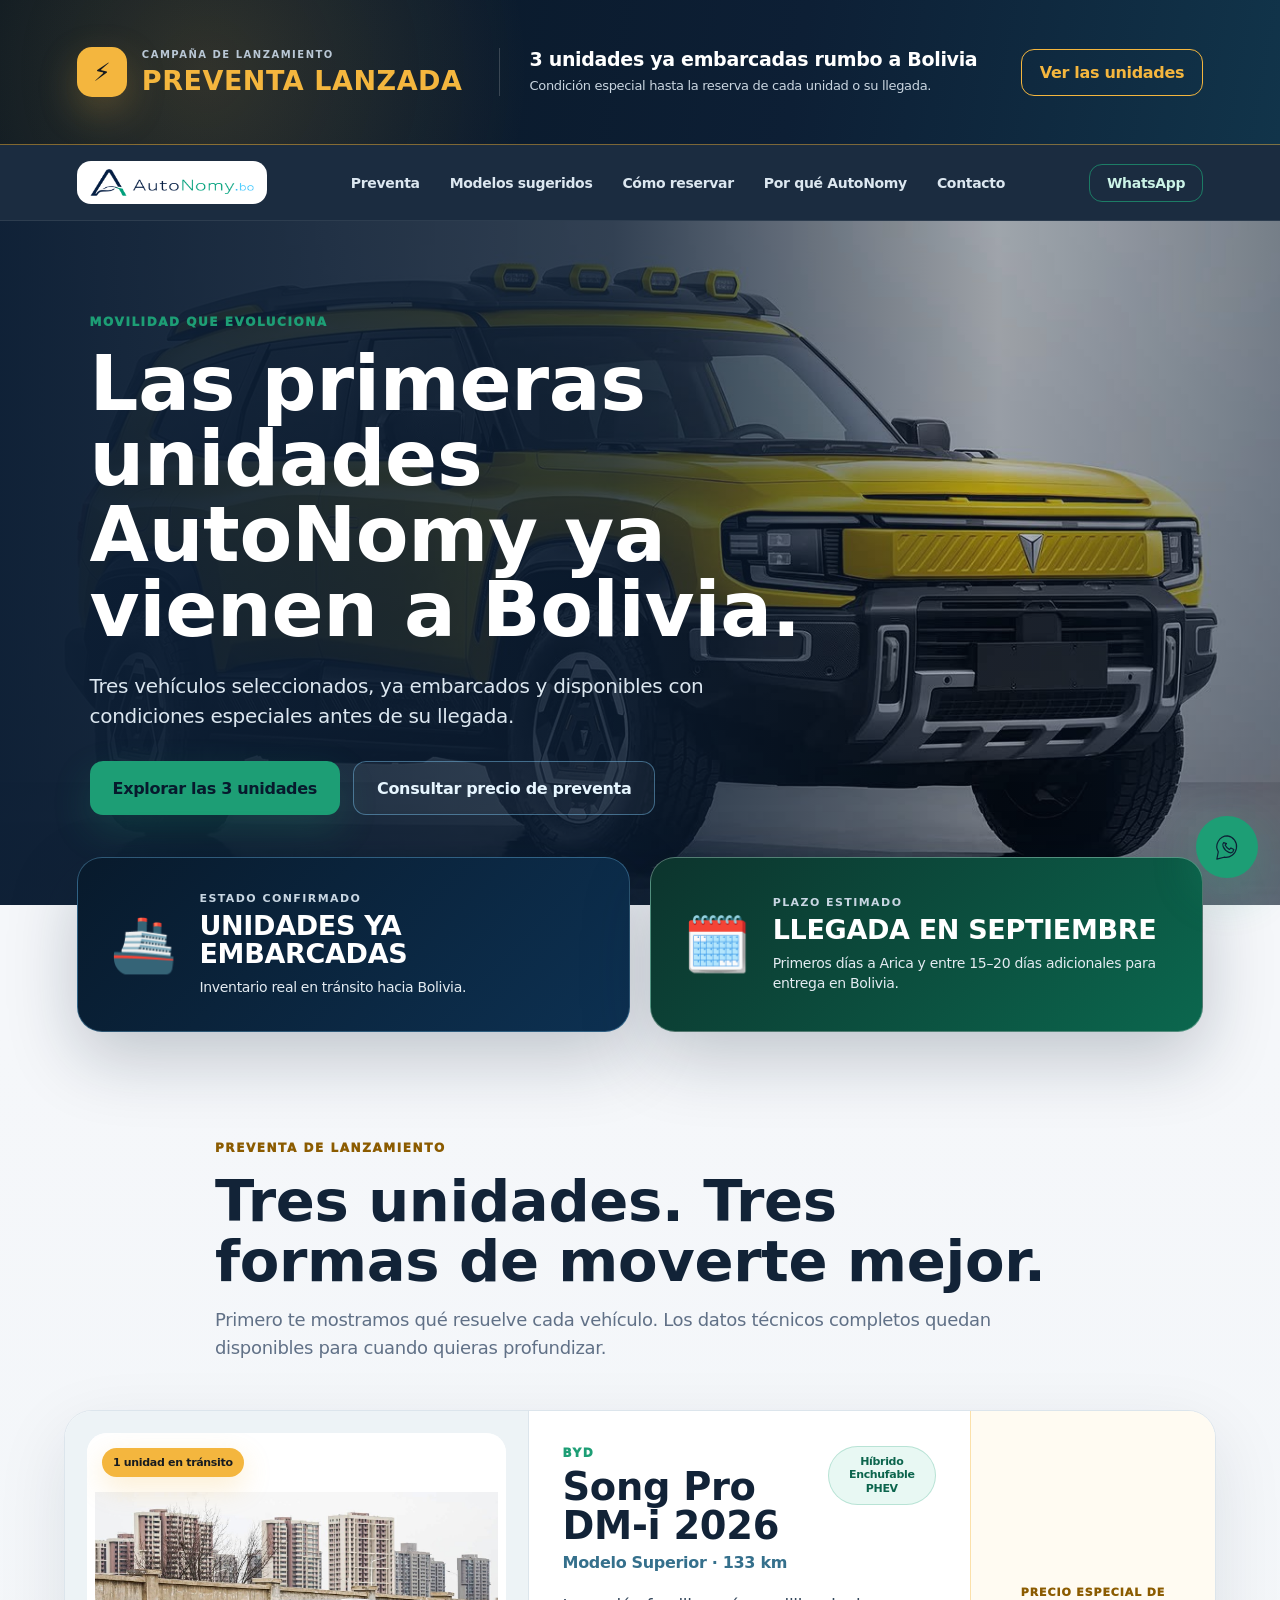
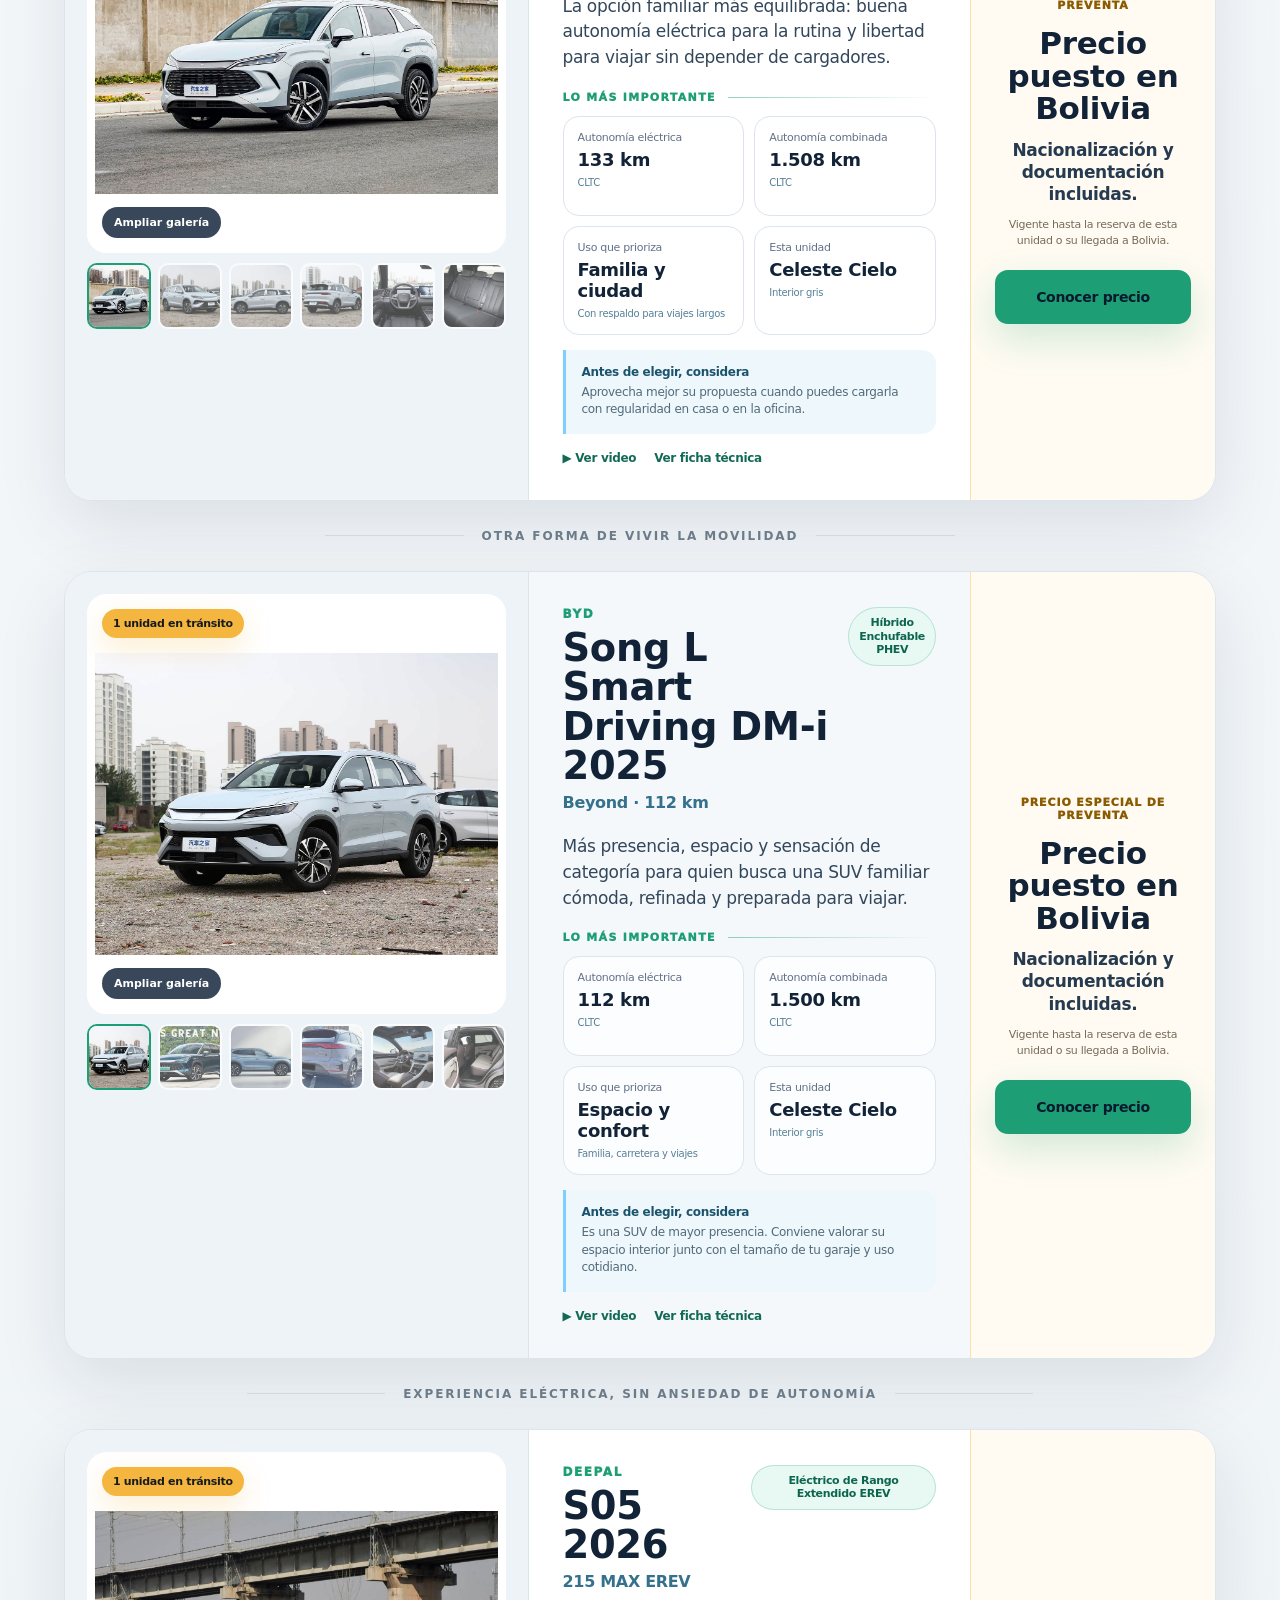
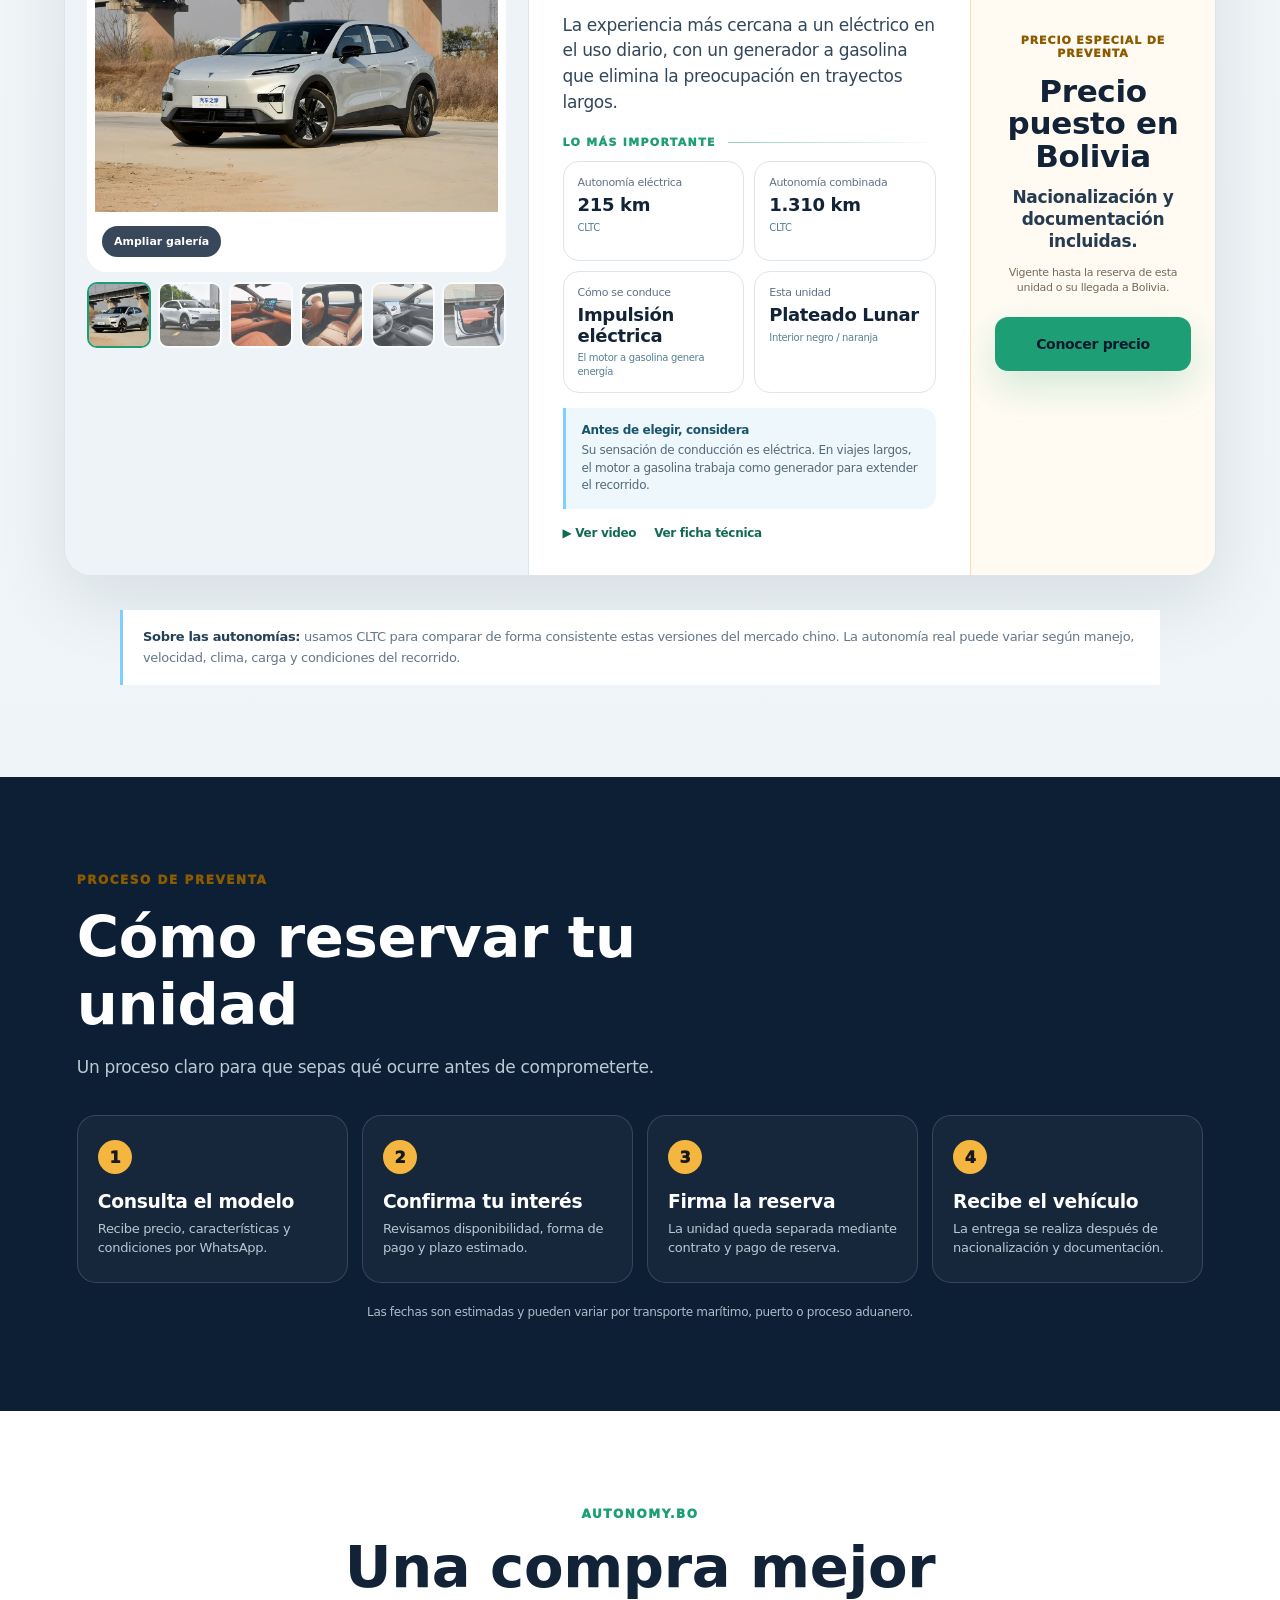
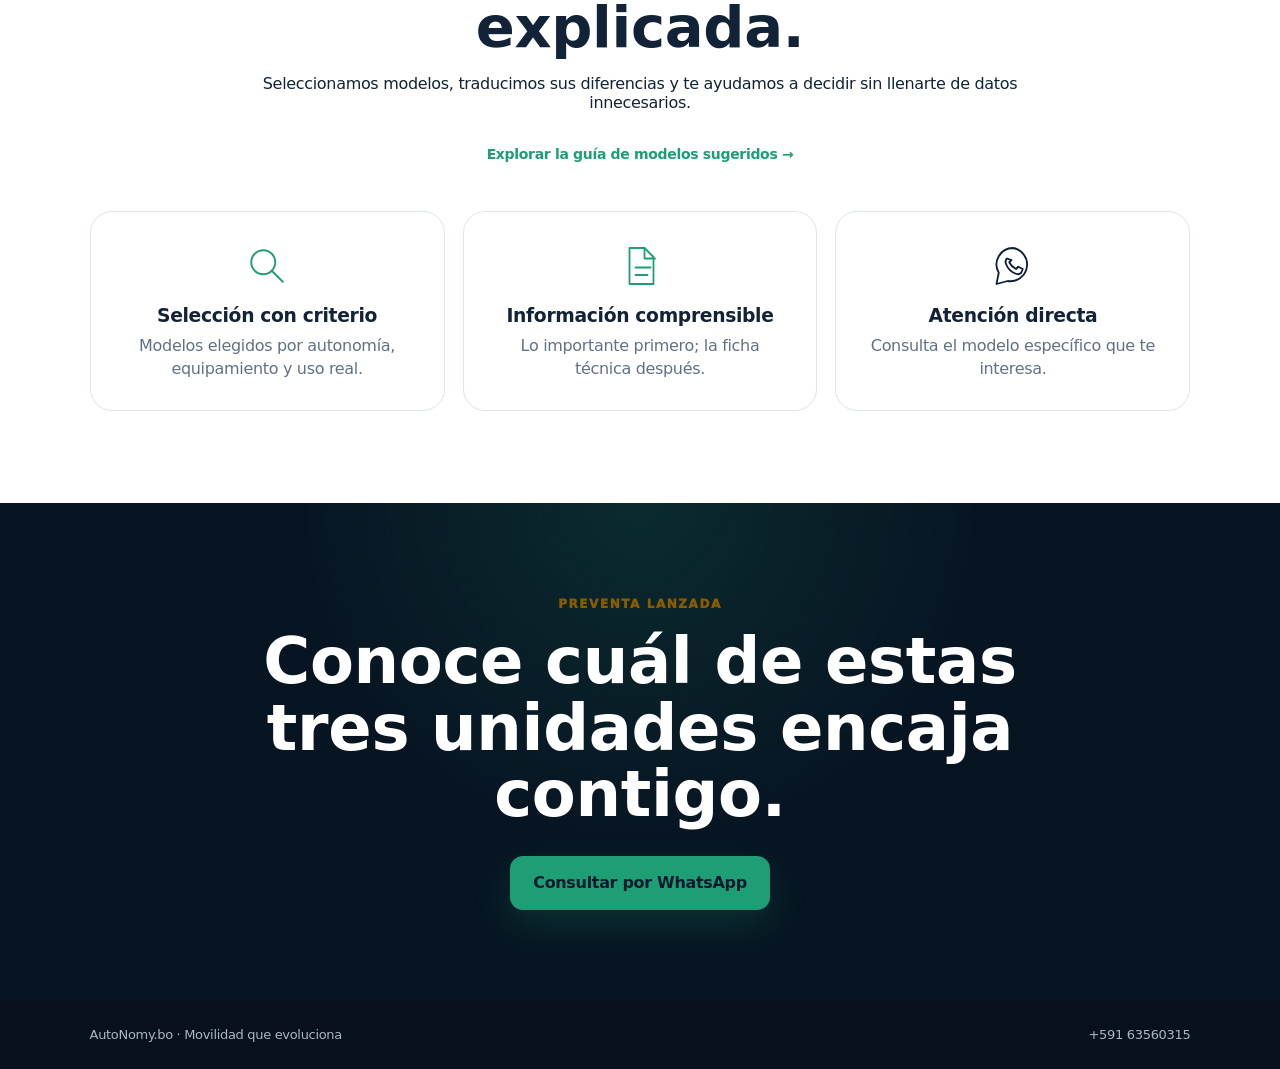
==== index.html @ 3ddd864c "Subir sitio final integrado de AutoNomy" ====
<!doctype html>
<html lang="es">
<head>
  <meta charset="UTF-8">
  <meta name="viewport" content="width=device-width, initial-scale=1.0">
  <title>AutoNomy.bo | Preventa lanzada</title>
  <meta name="description" content="Tres vehículos electrificados ya embarcados rumbo a Bolivia. Consulta la preventa de AutoNomy.bo.">
  <meta name="theme-color" content="#0D1F35">
  <link rel="preload" as="image" href="assets/hero.jpg">
  <link rel="stylesheet" href="styles.css">
</head>
<body>
  <section class="launch-banner" aria-label="Preventa lanzada">
    <div class="launch-banner__inner">
      <div class="launch-banner__campaign">
        <span class="launch-banner__icon">⚡</span>
        <div>
          <small>Campaña de lanzamiento</small>
          <strong>PREVENTA LANZADA</strong>
        </div>
      </div>

      <div class="launch-banner__summary">
        <strong>3 unidades ya embarcadas rumbo a Bolivia</strong>
        <span>Condición especial hasta la reserva de cada unidad o su llegada.</span>
      </div>

      <a class="launch-banner__button" href="#vehiculos">Ver las unidades</a>
    </div>
  </section>

  <header class="site-header">
    <a class="logo-wrap" href="#inicio" aria-label="AutoNomy.bo inicio">
      <img src="assets/autonomy-logo.png" alt="AutoNomy.bo">
    </a>

    <nav class="nav-links" aria-label="Navegación principal">
      <a href="#vehiculos">Preventa</a>
      <a href="modelos-sugeridos.html">Modelos sugeridos</a>
      <a href="#reservar">Cómo reservar</a>
      <a href="#autonomy">Por qué AutoNomy</a>
      <a href="#contacto">Contacto</a>
    </nav>

    <a class="header-cta"
       href="https://wa.me/59163560315?text=Hola%2C%20quiero%20informaci%C3%B3n%20sobre%20la%20preventa%20de%20AutoNomy."
       target="_blank" rel="noopener">WhatsApp</a>
  </header>

  <main>
    <section id="inicio" class="hero">
      <div class="hero-media"></div>
      <div class="hero-overlay"></div>

      <div class="hero-content">
        <p class="eyebrow">Movilidad que evoluciona</p>
        <h1>Las primeras unidades AutoNomy ya vienen a Bolivia.</h1>
        <p class="hero-copy">
          Tres vehículos seleccionados, ya embarcados y disponibles con condiciones especiales antes de su llegada.
        </p>

        <div class="hero-actions">
          <a class="btn btn-primary" href="#vehiculos">Explorar las 3 unidades</a>
          <a class="btn btn-ghost"
             href="https://wa.me/59163560315?text=Hola%2C%20quiero%20conocer%20el%20precio%20de%20preventa%20y%20las%20condiciones."
             target="_blank" rel="noopener">Consultar precio de preventa</a>
        </div>
      </div>
    </section>

    <section class="arrival-highlights" aria-label="Estado de las unidades">
      <article class="arrival-card arrival-card--ship">
        <div class="arrival-card__icon">🚢</div>
        <div>
          <p>Estado confirmado</p>
          <h2>UNIDADES YA EMBARCADAS</h2>
          <span>Inventario real en tránsito hacia Bolivia.</span>
        </div>
      </article>

      <article class="arrival-card arrival-card--date">
        <div class="arrival-card__icon">🗓️</div>
        <div>
          <p>Plazo estimado</p>
          <h2>LLEGADA EN SEPTIEMBRE</h2>
          <span>Primeros días a Arica y entre 15–20 días adicionales para entrega en Bolivia.</span>
        </div>
      </article>
    </section>

    <section id="vehiculos" class="vehicles-section">
      <div class="section-intro">
        <p class="section-kicker presale-color">Preventa de lanzamiento</p>
        <h2>Tres unidades. Tres formas de moverte mejor.</h2>
        <p>
          Primero te mostramos qué resuelve cada vehículo. Los datos técnicos completos quedan disponibles para cuando quieras profundizar.
        </p>
      </div>

      <div class="vehicle-list">
        <!-- SONG PRO -->
        <article class="model-block model-block--white" id="song-pro">
          <div class="model-gallery">
            <div class="gallery-main">
              <button class="gallery-open" type="button" data-gallery="song-pro" data-index="0">
                <img src="assets/gallery/song-pro/01-exterior-principal.jpg"
                     alt="BYD Song Pro DM-i 2026, exterior principal">
                <span>Ampliar galería</span>
              </button>
              <div class="unit-pill">1 unidad en tránsito</div>
            </div>

            <div class="gallery-thumbs">
              <button type="button" data-gallery="song-pro" data-index="0"><img src="assets/gallery/song-pro/01-exterior-principal.jpg" alt="Exterior principal"></button>
              <button type="button" data-gallery="song-pro" data-index="1"><img src="assets/gallery/song-pro/02-exterior-frontal.jpg" alt="Exterior frontal"></button>
              <button type="button" data-gallery="song-pro" data-index="2"><img src="assets/gallery/song-pro/03-exterior-lateral.jpg" alt="Vista lateral"></button>
              <button type="button" data-gallery="song-pro" data-index="3"><img src="assets/gallery/song-pro/04-exterior-trasero.jpg" alt="Vista trasera"></button>
              <button type="button" data-gallery="song-pro" data-index="4"><img src="assets/gallery/song-pro/05-interior-tablero.png" alt="Tablero"></button>
              <button type="button" data-gallery="song-pro" data-index="5"><img src="assets/gallery/song-pro/06-segunda-fila.png" alt="Segunda fila"></button>
            </div>
          </div>

          <div class="model-content">
            <div class="model-heading">
              <div>
                <p class="brand">BYD</p>
                <h3>Song Pro DM-i 2026</h3>
                <p class="version">Modelo Superior · 133 km</p>
              </div>
              <span class="tech-chip">Híbrido Enchufable PHEV</span>
            </div>

            <p class="model-promise">
              La opción familiar más equilibrada: buena autonomía eléctrica para la rutina y libertad para viajar sin depender de cargadores.
            </p>

            <div class="important-title"><span>Lo más importante</span></div>

            <div class="facts-grid">
              <div class="fact">
                <span>Autonomía eléctrica</span>
                <strong>133 km</strong>
                <small>CLTC</small>
              </div>
              <div class="fact">
                <span>Autonomía combinada</span>
                <strong>1.508 km</strong>
                <small>CLTC</small>
              </div>
              <div class="fact">
                <span>Uso que prioriza</span>
                <strong>Familia y ciudad</strong>
                <small>Con respaldo para viajes largos</small>
              </div>
              <div class="fact">
                <span>Esta unidad</span>
                <strong>Celeste Cielo</strong>
                <small>Interior gris</small>
              </div>
            </div>

            <div class="consider-box">
              <strong>Antes de elegir, considera</strong>
              <p>Aprovecha mejor su propuesta cuando puedes cargarla con regularidad en casa o en la oficina.</p>
            </div>

            <div class="model-links">
              <a href="https://www.youtube.com/watch?v=XfMixwU6nik" target="_blank" rel="noopener">▶ Ver video</a>
              <a href="fichas/BYD-SONG-PRO-DM-i.pdf" target="_blank" rel="noopener">Ver ficha técnica</a>
            </div>
          </div>

          <aside class="presale-panel">
            <span class="presale-panel__tag">PRECIO ESPECIAL DE PREVENTA</span>
            <strong>Precio puesto en Bolivia</strong>
            <p>Nacionalización y documentación incluidas.</p>
            <small>Vigente hasta la reserva de esta unidad o su llegada a Bolivia.</small>
            <a class="btn btn-primary"
               href="https://wa.me/59163560315?text=Hola%2C%20quiero%20conocer%20el%20precio%20de%20preventa%20de%20la%20BYD%20Song%20Pro%20DM-i%202026."
               target="_blank" rel="noopener">Conocer precio</a>
          </aside>
        </article>

        <div class="model-divider">
          <span>Otra forma de vivir la movilidad</span>
        </div>

        <!-- SONG L -->
        <article class="model-block model-block--soft" id="song-l">
          <div class="model-gallery">
            <div class="gallery-main">
              <button class="gallery-open" type="button" data-gallery="song-l" data-index="0">
                <img src="assets/gallery/song-l/01-exterior-principal.jpg"
                     alt="BYD Song L Smart Driving DM-i 2025, exterior principal">
                <span>Ampliar galería</span>
              </button>
              <div class="unit-pill">1 unidad en tránsito</div>
            </div>

            <div class="gallery-thumbs">
              <button type="button" data-gallery="song-l" data-index="0"><img src="assets/gallery/song-l/01-exterior-principal.jpg" alt="Exterior principal"></button>
              <button type="button" data-gallery="song-l" data-index="1"><img src="assets/gallery/song-l/02-exterior-frontal.jpg" alt="Exterior frontal"></button>
              <button type="button" data-gallery="song-l" data-index="2"><img src="assets/gallery/song-l/03-exterior-lateral.png" alt="Vista lateral"></button>
              <button type="button" data-gallery="song-l" data-index="3"><img src="assets/gallery/song-l/04-exterior-trasero.jpg" alt="Vista trasera"></button>
              <button type="button" data-gallery="song-l" data-index="4"><img src="assets/gallery/song-l/05-interior-tablero.jpg" alt="Tablero"></button>
              <button type="button" data-gallery="song-l" data-index="5"><img src="assets/gallery/song-l/06-segunda-fila.jpg" alt="Segunda fila"></button>
            </div>
          </div>

          <div class="model-content">
            <div class="model-heading">
              <div>
                <p class="brand">BYD</p>
                <h3>Song L Smart Driving DM-i 2025</h3>
                <p class="version">Beyond · 112 km</p>
              </div>
              <span class="tech-chip">Híbrido Enchufable PHEV</span>
            </div>

            <p class="model-promise">
              Más presencia, espacio y sensación de categoría para quien busca una SUV familiar cómoda, refinada y preparada para viajar.
            </p>

            <div class="important-title"><span>Lo más importante</span></div>

            <div class="facts-grid">
              <div class="fact">
                <span>Autonomía eléctrica</span>
                <strong>112 km</strong>
                <small>CLTC</small>
              </div>
              <div class="fact">
                <span>Autonomía combinada</span>
                <strong>1.500 km</strong>
                <small>CLTC</small>
              </div>
              <div class="fact">
                <span>Uso que prioriza</span>
                <strong>Espacio y confort</strong>
                <small>Familia, carretera y viajes</small>
              </div>
              <div class="fact">
                <span>Esta unidad</span>
                <strong>Celeste Cielo</strong>
                <small>Interior gris</small>
              </div>
            </div>

            <div class="consider-box">
              <strong>Antes de elegir, considera</strong>
              <p>Es una SUV de mayor presencia. Conviene valorar su espacio interior junto con el tamaño de tu garaje y uso cotidiano.</p>
            </div>

            <div class="model-links">
              <a href="https://www.youtube.com/watch?v=dI71S5gUnrc&t=21s" target="_blank" rel="noopener">▶ Ver video</a>
              <a href="fichas/BYD-SONG-L-DM-i.pdf" target="_blank" rel="noopener">Ver ficha técnica</a>
            </div>
          </div>

          <aside class="presale-panel">
            <span class="presale-panel__tag">PRECIO ESPECIAL DE PREVENTA</span>
            <strong>Precio puesto en Bolivia</strong>
            <p>Nacionalización y documentación incluidas.</p>
            <small>Vigente hasta la reserva de esta unidad o su llegada a Bolivia.</small>
            <a class="btn btn-primary"
               href="https://wa.me/59163560315?text=Hola%2C%20quiero%20conocer%20el%20precio%20de%20preventa%20de%20la%20BYD%20Song%20L%20Smart%20Driving%20DM-i%202025."
               target="_blank" rel="noopener">Conocer precio</a>
          </aside>
        </article>

        <div class="model-divider">
          <span>Experiencia eléctrica, sin ansiedad de autonomía</span>
        </div>

        <!-- DEEPAL -->
        <article class="model-block model-block--white" id="deepal-s05">
          <div class="model-gallery">
            <div class="gallery-main">
              <button class="gallery-open" type="button" data-gallery="deepal" data-index="0">
                <img src="assets/gallery/deepal/01-exterior-principal.jpg"
                     alt="Deepal S05 2026, exterior principal">
                <span>Ampliar galería</span>
              </button>
              <div class="unit-pill">1 unidad en tránsito</div>
            </div>

            <div class="gallery-thumbs">
              <button type="button" data-gallery="deepal" data-index="0"><img src="assets/gallery/deepal/01-exterior-principal.jpg" alt="Exterior principal"></button>
              <button type="button" data-gallery="deepal" data-index="1"><img src="assets/gallery/deepal/02-exterior-frontal.jpg" alt="Exterior frontal"></button>
              <button type="button" data-gallery="deepal" data-index="2"><img src="assets/gallery/deepal/03-interior-naranja.jpg" alt="Interior naranja"></button>
              <button type="button" data-gallery="deepal" data-index="3"><img src="assets/gallery/deepal/04-segunda-fila.jpg" alt="Segunda fila"></button>
              <button type="button" data-gallery="deepal" data-index="4"><img src="assets/gallery/deepal/05-interior-tablero.jpg" alt="Tablero"></button>
              <button type="button" data-gallery="deepal" data-index="5"><img src="assets/gallery/deepal/06-detalle-puerta.jpg" alt="Detalle de puerta"></button>
            </div>
          </div>

          <div class="model-content">
            <div class="model-heading">
              <div>
                <p class="brand">Deepal</p>
                <h3>S05 2026</h3>
                <p class="version">215 MAX EREV</p>
              </div>
              <span class="tech-chip">Eléctrico de Rango Extendido EREV</span>
            </div>

            <p class="model-promise">
              La experiencia más cercana a un eléctrico en el uso diario, con un generador a gasolina que elimina la preocupación en trayectos largos.
            </p>

            <div class="important-title"><span>Lo más importante</span></div>

            <div class="facts-grid">
              <div class="fact">
                <span>Autonomía eléctrica</span>
                <strong>215 km</strong>
                <small>CLTC</small>
              </div>
              <div class="fact">
                <span>Autonomía combinada</span>
                <strong>1.310 km</strong>
                <small>CLTC</small>
              </div>
              <div class="fact">
                <span>Cómo se conduce</span>
                <strong>Impulsión eléctrica</strong>
                <small>El motor a gasolina genera energía</small>
              </div>
              <div class="fact">
                <span>Esta unidad</span>
                <strong>Plateado Lunar</strong>
                <small>Interior negro / naranja</small>
              </div>
            </div>

            <div class="consider-box">
              <strong>Antes de elegir, considera</strong>
              <p>Su sensación de conducción es eléctrica. En viajes largos, el motor a gasolina trabaja como generador para extender el recorrido.</p>
            </div>

            <div class="model-links">
              <a href="https://www.youtube.com/watch?v=rGG19p0m-JQ" target="_blank" rel="noopener">▶ Ver video</a>
              <a href="fichas/DEEPAL-S05.pdf" target="_blank" rel="noopener">Ver ficha técnica</a>
            </div>
          </div>

          <aside class="presale-panel">
            <span class="presale-panel__tag">PRECIO ESPECIAL DE PREVENTA</span>
            <strong>Precio puesto en Bolivia</strong>
            <p>Nacionalización y documentación incluidas.</p>
            <small>Vigente hasta la reserva de esta unidad o su llegada a Bolivia.</small>
            <a class="btn btn-primary"
               href="https://wa.me/59163560315?text=Hola%2C%20quiero%20conocer%20el%20precio%20de%20preventa%20de%20la%20Deepal%20S05%202026%20215%20MAX%20EREV."
               target="_blank" rel="noopener">Conocer precio</a>
          </aside>
        </article>
      </div>

      <p class="cltc-note">
        <b>Sobre las autonomías:</b> usamos CLTC para comparar de forma consistente estas versiones del mercado chino. La autonomía real puede variar según manejo, velocidad, clima, carga y condiciones del recorrido.
      </p>
    </section>

    <section id="reservar" class="reservation-section">
      <div class="reservation-wrap">
        <div class="reservation-intro">
          <p class="section-kicker presale-color">Proceso de preventa</p>
          <h2>Cómo reservar tu unidad</h2>
          <p>Un proceso claro para que sepas qué ocurre antes de comprometerte.</p>
        </div>

        <div class="reservation-steps">
          <article><span>1</span><h3>Consulta el modelo</h3><p>Recibe precio, características y condiciones por WhatsApp.</p></article>
          <article><span>2</span><h3>Confirma tu interés</h3><p>Revisamos disponibilidad, forma de pago y plazo estimado.</p></article>
          <article><span>3</span><h3>Firma la reserva</h3><p>La unidad queda separada mediante contrato y pago de reserva.</p></article>
          <article><span>4</span><h3>Recibe el vehículo</h3><p>La entrega se realiza después de nacionalización y documentación.</p></article>
        </div>

        <p class="reservation-note">
          Las fechas son estimadas y pueden variar por transporte marítimo, puerto o proceso aduanero.
        </p>
      </div>
    </section>

    <section id="autonomy" class="why-section">
      <div class="section-intro section-intro--center">
        <p class="section-kicker">AutoNomy.bo</p>
        <h2>Una compra mejor explicada.</h2>
        <p>Seleccionamos modelos, traducimos sus diferencias y te ayudamos a decidir sin llenarte de datos innecesarios.</p>
        <a class="catalog-link" href="modelos-sugeridos.html">Explorar la guía de modelos sugeridos →</a>
      </div>

      <div class="why-grid">
        <article><img src="assets/search.svg" alt=""><h3>Selección con criterio</h3><p>Modelos elegidos por autonomía, equipamiento y uso real.</p></article>
        <article><img src="assets/file.svg" alt=""><h3>Información comprensible</h3><p>Lo importante primero; la ficha técnica después.</p></article>
        <article><img src="assets/whatsapp.svg" alt=""><h3>Atención directa</h3><p>Consulta el modelo específico que te interesa.</p></article>
      </div>
    </section>

    <section id="contacto" class="final-cta">
      <div>
        <p class="section-kicker presale-color">Preventa lanzada</p>
        <h2>Conoce cuál de estas tres unidades encaja contigo.</h2>
        <a class="btn btn-primary"
           href="https://wa.me/59163560315?text=Hola%2C%20quiero%20recibir%20informaci%C3%B3n%20sobre%20las%20unidades%20en%20preventa."
           target="_blank" rel="noopener">Consultar por WhatsApp</a>
      </div>
    </section>
  </main>

  <footer class="footer">
    <span>AutoNomy.bo · Movilidad que evoluciona</span>
    <span>+591 63560315</span>
  </footer>

  <a class="floating-wa"
     href="https://wa.me/59163560315?text=Hola%2C%20quiero%20informaci%C3%B3n%20sobre%20la%20preventa%20de%20AutoNomy."
     target="_blank" rel="noopener" aria-label="Contactar por WhatsApp">
    <img src="assets/whatsapp.svg" alt="">
  </a>

  <div class="lightbox" id="lightbox" role="dialog" aria-modal="true" aria-label="Galería de imágenes" hidden>
    <button class="lightbox-close" type="button" aria-label="Cerrar galería">×</button>
    <button class="lightbox-arrow lightbox-prev" type="button" aria-label="Imagen anterior">‹</button>
    <figure>
      <img id="lightbox-image" src="" alt="">
      <figcaption id="lightbox-caption"></figcaption>
    </figure>
    <button class="lightbox-arrow lightbox-next" type="button" aria-label="Imagen siguiente">›</button>
    <div class="lightbox-counter" id="lightbox-counter"></div>
  </div>

  <script src="script.js"></script>
</body>
</html>
---- styles.css ----
@font-face{font-family:Inter;src:local(Inter),local(Arial)}
:root{
  --navy:#0D1F35;
  --navy-deep:#071522;
  --green:#1D9E75;
  --cyan:#7ECFFF;
  --ice:#F5F7FA;
  --soft-green:#E8F8F3;
  --soft-blue:#F1F6FA;
  --ink:#122337;
  --muted:#617187;
  --line:#DCE5EC;
  --presale:#F4B63E;
  --presale-dark:#8B5B00;
  --white:#FFFFFF;
  --shadow:0 24px 70px rgba(13,31,53,.10);
}
*{box-sizing:border-box}
html{scroll-behavior:smooth}
body{margin:0;background:var(--ice);color:var(--ink);font-family:Inter,system-ui,-apple-system,BlinkMacSystemFont,"Segoe UI",sans-serif;letter-spacing:-.02em}
body.lightbox-open{overflow:hidden}
a{text-decoration:none;color:inherit}
button{font:inherit}
img{display:block;max-width:100%}
.presale-color{color:var(--presale-dark)!important}

/* PREVENTA BANNER */
.launch-banner{
  min-height:145px;
  display:flex;
  align-items:center;
  color:#fff;
  background:
    radial-gradient(circle at 16% 50%,rgba(244,182,62,.17),transparent 30%),
    linear-gradient(100deg,#071522,#0D1F35 62%,#11344A);
  border-bottom:1px solid rgba(244,182,62,.48)
}
.launch-banner__inner{
  width:min(1240px,88vw);
  margin:auto;
  display:grid;
  grid-template-columns:auto 1fr auto;
  align-items:center;
  gap:36px
}
.launch-banner__campaign{display:flex;align-items:center;gap:15px}
.launch-banner__icon{
  width:50px;height:50px;border-radius:15px;display:grid;place-items:center;
  color:#151A20;background:var(--presale);font-size:25px;
  box-shadow:0 15px 38px rgba(244,182,62,.25)
}
.launch-banner__campaign small{display:block;color:#B9C7D5;font-size:10px;text-transform:uppercase;letter-spacing:.15em;font-weight:850;margin-bottom:5px}
.launch-banner__campaign strong{display:block;color:var(--presale);font-size:27px;letter-spacing:.02em}
.launch-banner__summary{padding-left:30px;border-left:1px solid rgba(255,255,255,.18)}
.launch-banner__summary strong{display:block;font-size:19px;margin-bottom:7px}
.launch-banner__summary span{display:block;color:#C9D5E0;font-size:13px;line-height:1.45}
.launch-banner__button{padding:13px 18px;border:1px solid var(--presale);border-radius:13px;color:var(--presale);font-weight:900;white-space:nowrap}
.launch-banner__button:hover{background:var(--presale);color:#141A20}

/* HEADER */
.site-header{
  height:76px;padding:0 6vw;
  display:flex;align-items:center;justify-content:space-between;
  position:sticky;top:0;z-index:40;
  background:rgba(13,31,53,.94);backdrop-filter:blur(18px);
  border-bottom:1px solid rgba(255,255,255,.08)
}
.logo-wrap{width:190px;background:#fff;border-radius:14px;padding:8px 13px}
.nav-links{display:flex;gap:30px;color:#DCE7F0;font-size:14px;font-weight:750}
.nav-links a:hover{color:var(--cyan)}
.header-cta{padding:10px 17px;border-radius:13px;border:1px solid rgba(29,158,117,.7);color:#CBF3E7;font-weight:850;font-size:14px}

/* HERO */
.hero{position:relative;min-height:680px;display:flex;align-items:center;padding:90px 7vw;overflow:hidden}
.hero-media{position:absolute;inset:0;background:url("assets/hero.jpg") center right/cover no-repeat;transform:scale(1.02)}
.hero-overlay{position:absolute;inset:0;background:linear-gradient(90deg,rgba(13,31,53,.98),rgba(13,31,53,.77) 48%,rgba(13,31,53,.18) 78%,rgba(13,31,53,.45))}
.hero-content{position:relative;z-index:2;max-width:760px;color:#fff}
.eyebrow,.section-kicker{display:inline-flex;margin:0 0 17px;color:var(--green);font-size:12px;font-weight:950;text-transform:uppercase;letter-spacing:.13em}
.hero h1{font-size:clamp(48px,6vw,84px);line-height:.98;margin:0 0 24px}
.hero-copy{max-width:650px;font-size:20px;line-height:1.5;color:#DCE7F0;margin:0 0 30px}
.hero-actions{display:flex;gap:13px;flex-wrap:wrap}
.btn{display:inline-flex;align-items:center;justify-content:center;min-height:54px;border-radius:13px;padding:0 23px;font-weight:900;text-align:center}
.btn-primary{background:var(--green);color:#071A2D;box-shadow:0 15px 38px rgba(29,158,117,.2)}
.btn-primary:hover{filter:brightness(1.06)}
.btn-ghost{border:1px solid rgba(126,207,255,.42);color:#E7F6FF;background:rgba(255,255,255,.04)}

/* ARRIVAL HIGHLIGHTS */
.arrival-highlights{
  width:min(1180px,88vw);
  margin:-48px auto 0;
  position:relative;z-index:4;
  display:grid;grid-template-columns:1fr 1fr;gap:20px
}
.arrival-card{
  min-height:175px;padding:30px 32px;border-radius:25px;
  display:flex;align-items:center;gap:23px;
  color:#fff;box-shadow:0 25px 70px rgba(13,31,53,.23)
}
.arrival-card--ship{background:linear-gradient(135deg,#081A2C,#0D3152);border:1px solid rgba(126,207,255,.32)}
.arrival-card--date{background:linear-gradient(135deg,#0C342D,#0B674E);border:1px solid rgba(232,248,243,.32)}
.arrival-card__icon{font-size:54px;line-height:1}
.arrival-card p{margin:0 0 7px;color:#C8D6E2;font-size:11px;text-transform:uppercase;letter-spacing:.13em;font-weight:850}
.arrival-card h2{font-size:27px;line-height:1.05;margin:0 0 9px}
.arrival-card span{display:block;color:#E3EBF1;font-size:14px;line-height:1.45}

/* INTRO */
.vehicles-section{padding:105px 5vw 92px;background:linear-gradient(180deg,#F5F7FA,#EEF4F7)}
.section-intro{max-width:850px;margin:0 auto 48px;text-align:left}
.section-intro--center{text-align:center}
.section-intro h2{font-size:clamp(38px,4.5vw,60px);line-height:1.04;margin:0 0 14px}
.section-intro>p:last-child{color:var(--muted);font-size:18px;line-height:1.55;margin:0}

/* MODELS */
.vehicle-list{width:min(1320px,100%);margin:auto}
.model-block{
  display:grid;
  grid-template-columns:minmax(390px,1.05fr) minmax(390px,1fr) minmax(245px,.54fr);
  gap:0;
  min-height:590px;
  border-radius:28px;
  overflow:hidden;
  border:1px solid var(--line);
  box-shadow:var(--shadow)
}
.model-block--white{background:#fff}
.model-block--soft{background:#F4F8FB}
.model-gallery{padding:22px;background:#EDF3F6;border-right:1px solid var(--line)}
.gallery-main{height:420px;position:relative;overflow:hidden;border-radius:20px;background:#fff}
.gallery-open{width:100%;height:100%;padding:0;border:0;background:#fff;cursor:zoom-in;position:relative}
.gallery-open img{width:100%;height:100%;object-fit:contain;padding:8px;transition:transform .4s ease}
.gallery-open:hover img{transform:scale(1.022)}
.gallery-open span{position:absolute;left:15px;bottom:15px;padding:9px 12px;border-radius:999px;background:rgba(13,31,53,.82);color:#fff;font-weight:850;font-size:11px}
.unit-pill{
  position:absolute;top:15px;left:15px;padding:8px 11px;border-radius:999px;
  background:var(--presale);color:#171B20;font-size:11px;font-weight:900;
  box-shadow:0 10px 28px rgba(244,182,62,.25)
}
.gallery-thumbs{display:grid;grid-template-columns:repeat(6,1fr);gap:7px;margin-top:10px;overflow-x:auto}
.gallery-thumbs button{height:66px;padding:0;border-radius:10px;overflow:hidden;border:2px solid transparent;background:#fff;cursor:pointer;opacity:.7}
.gallery-thumbs button:hover,.gallery-thumbs button.is-active{opacity:1;border-color:var(--green)}
.gallery-thumbs img{width:100%;height:100%;object-fit:cover}

.model-content{padding:35px 34px;display:flex;flex-direction:column;justify-content:center}
.model-heading{display:flex;justify-content:space-between;align-items:flex-start;gap:18px}
.brand{margin:0 0 7px;color:var(--green);font-size:12px;font-weight:950;letter-spacing:.13em;text-transform:uppercase}
.model-heading h3{font-size:clamp(30px,3vw,44px);line-height:1.03;margin:0}
.version{margin:7px 0 0;color:#35708C;font-size:16px;font-weight:850}
.tech-chip{
  display:inline-flex;max-width:185px;padding:8px 10px;border-radius:999px;
  color:#0C654D;background:var(--soft-green);border:1px solid rgba(29,158,117,.24);
  text-align:center;font-size:11px;line-height:1.25;font-weight:900
}
.model-promise{margin:22px 0 20px;color:#33475B;font-size:17px;line-height:1.52}
.important-title{display:flex;align-items:center;gap:12px;margin-bottom:12px}
.important-title span{color:var(--green);font-size:11px;font-weight:950;text-transform:uppercase;letter-spacing:.12em;white-space:nowrap}
.important-title:after{content:"";height:1px;flex:1;background:linear-gradient(90deg,rgba(29,158,117,.48),transparent)}
.facts-grid{display:grid;grid-template-columns:1fr 1fr;gap:10px}
.fact{min-height:100px;padding:14px;border:1px solid var(--line);border-radius:16px;background:rgba(255,255,255,.72)}
.fact span{display:block;color:var(--muted);font-size:11px;margin-bottom:6px}
.fact strong{display:block;color:var(--ink);font-size:18px;line-height:1.15}
.fact small{display:block;color:#568097;font-size:10px;line-height:1.35;margin-top:5px}
.consider-box{margin-top:15px;padding:15px 16px;border-left:3px solid var(--cyan);border-radius:0 14px 14px 0;background:#EEF8FC}
.consider-box strong{display:block;color:#1B536D;font-size:12px;margin-bottom:5px}
.consider-box p{margin:0;color:#526A7A;font-size:12px;line-height:1.45}
.model-links{display:flex;gap:18px;margin-top:17px;font-size:12px;font-weight:900}
.model-links a{color:#126A56}
.model-links a:hover{text-decoration:underline}

.presale-panel{
  padding:30px 24px;
  display:flex;flex-direction:column;justify-content:center;text-align:center;
  background:#FFFBF2;border-left:1px solid rgba(244,182,62,.4)
}
.presale-panel__tag{display:block;color:var(--presale-dark);font-size:11px;font-weight:950;letter-spacing:.08em;margin-bottom:15px}
.presale-panel>strong{display:block;color:var(--ink);font-size:31px;line-height:1.05}
.presale-panel p{margin:14px 0 0;color:#263B50;font-size:17px;line-height:1.3;font-weight:850}
.presale-panel small{display:block;margin:12px 0 21px;color:#776B59;font-size:11px;line-height:1.45}
.presale-panel .btn{width:100%;font-size:14px}

.model-divider{
  height:70px;
  display:flex;align-items:center;justify-content:center;
  color:#6C7B89;font-size:12px;text-transform:uppercase;letter-spacing:.16em;font-weight:900
}
.model-divider:before,.model-divider:after{content:"";width:12%;height:1px;background:#CFDAE2;margin:0 18px}
.cltc-note{max-width:1040px;margin:34px auto 0;padding:17px 20px;background:#fff;border-left:3px solid var(--cyan);color:#657689;font-size:13px;line-height:1.55}
.cltc-note b{color:#244156}

/* RESERVATION */
.reservation-section{padding:92px 6vw;background:var(--navy)}
.reservation-wrap{max-width:1220px;margin:auto;color:#fff}
.reservation-intro{max-width:760px;margin-bottom:35px}
.reservation-intro h2{font-size:clamp(38px,4.5vw,60px);margin:0 0 12px}
.reservation-intro>p:last-child{color:#BDCAD6;font-size:17px;line-height:1.5}
.reservation-steps{display:grid;grid-template-columns:repeat(4,1fr);gap:14px}
.reservation-steps article{padding:24px 20px;border-radius:19px;border:1px solid rgba(255,255,255,.14);background:rgba(255,255,255,.04)}
.reservation-steps span{width:34px;height:34px;border-radius:50%;display:grid;place-items:center;background:var(--presale);color:#161A20;font-weight:950}
.reservation-steps h3{margin:17px 0 8px}
.reservation-steps p{margin:0;color:#B9C7D4;font-size:13px;line-height:1.45}
.reservation-note{text-align:center;color:#AEBCCA;font-size:12px;margin:22px 0 0}

/* WHY */
.why-section{padding:92px 7vw;background:#fff}
.why-grid{max-width:1120px;margin:auto;display:grid;grid-template-columns:repeat(3,1fr);gap:18px}
.why-grid article{padding:30px;text-align:center;border:1px solid var(--line);border-radius:22px;background:#fff}
.why-grid img{width:48px;height:48px;margin:0 auto 15px}
.why-grid h3{margin:0 0 8px}
.why-grid p{margin:0;color:var(--muted);line-height:1.45}

.final-cta{min-height:390px;padding:90px 7vw;display:grid;place-items:center;text-align:center;color:#fff;background:radial-gradient(circle at 50% 0,rgba(29,158,117,.16),transparent 42%),#071522}
.final-cta h2{max-width:900px;font-size:clamp(38px,5vw,68px);line-height:1.04;margin:0 0 28px}
.footer{display:flex;justify-content:space-between;gap:20px;padding:27px 7vw;background:#06111D;color:#A9B7C4;font-size:13px}
.floating-wa{position:fixed;right:22px;bottom:22px;width:62px;height:62px;border-radius:50%;background:var(--green);display:grid;place-items:center;box-shadow:0 15px 45px rgba(29,158,117,.3);z-index:60}
.floating-wa img{width:31px;height:31px}

/* LIGHTBOX */
.lightbox{position:fixed;inset:0;z-index:100;display:grid;place-items:center;background:rgba(3,9,15,.95);backdrop-filter:blur(14px);padding:32px}
.lightbox[hidden]{display:none}
.lightbox figure{margin:0;max-width:min(1180px,86vw);max-height:86vh;text-align:center}
.lightbox figure img{max-width:100%;max-height:78vh;margin:auto;object-fit:contain;border-radius:17px;background:#F1F4F6}
.lightbox figcaption{color:#D7E3EC;font-size:13px;margin-top:11px}
.lightbox-close{position:absolute;right:25px;top:20px;width:48px;height:48px;border-radius:50%;border:1px solid rgba(255,255,255,.26);background:rgba(13,31,53,.7);color:#fff;font-size:34px;cursor:pointer}
.lightbox-arrow{position:absolute;top:50%;transform:translateY(-50%);width:52px;height:70px;border:1px solid rgba(255,255,255,.22);background:rgba(13,31,53,.62);color:#fff;border-radius:15px;font-size:43px;cursor:pointer}
.lightbox-prev{left:24px}.lightbox-next{right:24px}
.lightbox-counter{position:absolute;bottom:19px;left:50%;transform:translateX(-50%);padding:7px 11px;border-radius:999px;background:rgba(13,31,53,.83);color:#fff;font-size:12px}

/* RESPONSIVE */
@media(max-width:1180px){
  .launch-banner__inner{grid-template-columns:auto 1fr}
  .launch-banner__button{grid-column:2;justify-self:start}
  .nav-links{display:none}
  .model-block{grid-template-columns:1fr 1fr}
  .presale-panel{grid-column:1/-1;border-left:0;border-top:1px solid rgba(244,182,62,.4);padding:27px 32px}
  .presale-panel .btn{max-width:320px;margin:0 auto}
}
@media(max-width:820px){
  .launch-banner{min-height:205px;padding:22px 0}
  .launch-banner__inner{width:90vw;grid-template-columns:1fr;gap:14px}
  .launch-banner__summary{padding-left:0;border-left:0}
  .launch-banner__button{grid-column:auto;justify-self:stretch;text-align:center}
  .site-header{height:68px;padding:0 18px}
  .logo-wrap{width:157px}
  .header-cta{font-size:12px;padding:9px 12px}
  .hero{min-height:660px;padding:80px 22px}
  .hero h1{font-size:48px}
  .hero-copy{font-size:18px}
  .hero-actions .btn{width:100%}
  .arrival-highlights{width:calc(100% - 28px);margin:-35px auto 0;grid-template-columns:1fr}
  .arrival-card{min-height:150px;padding:24px}
  .vehicles-section{padding:82px 16px}
  .section-intro h2{font-size:39px}
  .model-block{grid-template-columns:1fr}
  .model-gallery{border-right:0;border-bottom:1px solid var(--line);padding:13px}
  .gallery-main{height:355px}
  .gallery-thumbs{grid-template-columns:repeat(6,86px)}
  .model-content{padding:28px 22px}
  .model-heading{display:block}
  .tech-chip{margin-top:13px;max-width:none}
  .model-heading h3{font-size:36px}
  .facts-grid{grid-template-columns:1fr}
  .model-links{justify-content:space-between}
  .presale-panel{grid-column:auto}
  .model-divider{height:58px}
  .model-divider:before,.model-divider:after{width:7%;margin:0 9px}
  .reservation-section{padding:75px 18px}
  .reservation-steps{grid-template-columns:1fr}
  .why-section{padding:75px 18px}
  .why-grid{grid-template-columns:1fr}
  .footer{flex-direction:column}
  .lightbox{padding:16px}
  .lightbox-arrow{width:40px;height:57px;font-size:32px}
  .lightbox-prev{left:8px}.lightbox-next{right:8px}
  .lightbox-close{right:10px;top:10px}
}

.catalog-link{
  display:inline-flex;
  margin-top:18px;
  color:#1D9E75;
  font-weight:900;
  font-size:14px;
}
.catalog-link:hover{text-decoration:underline}
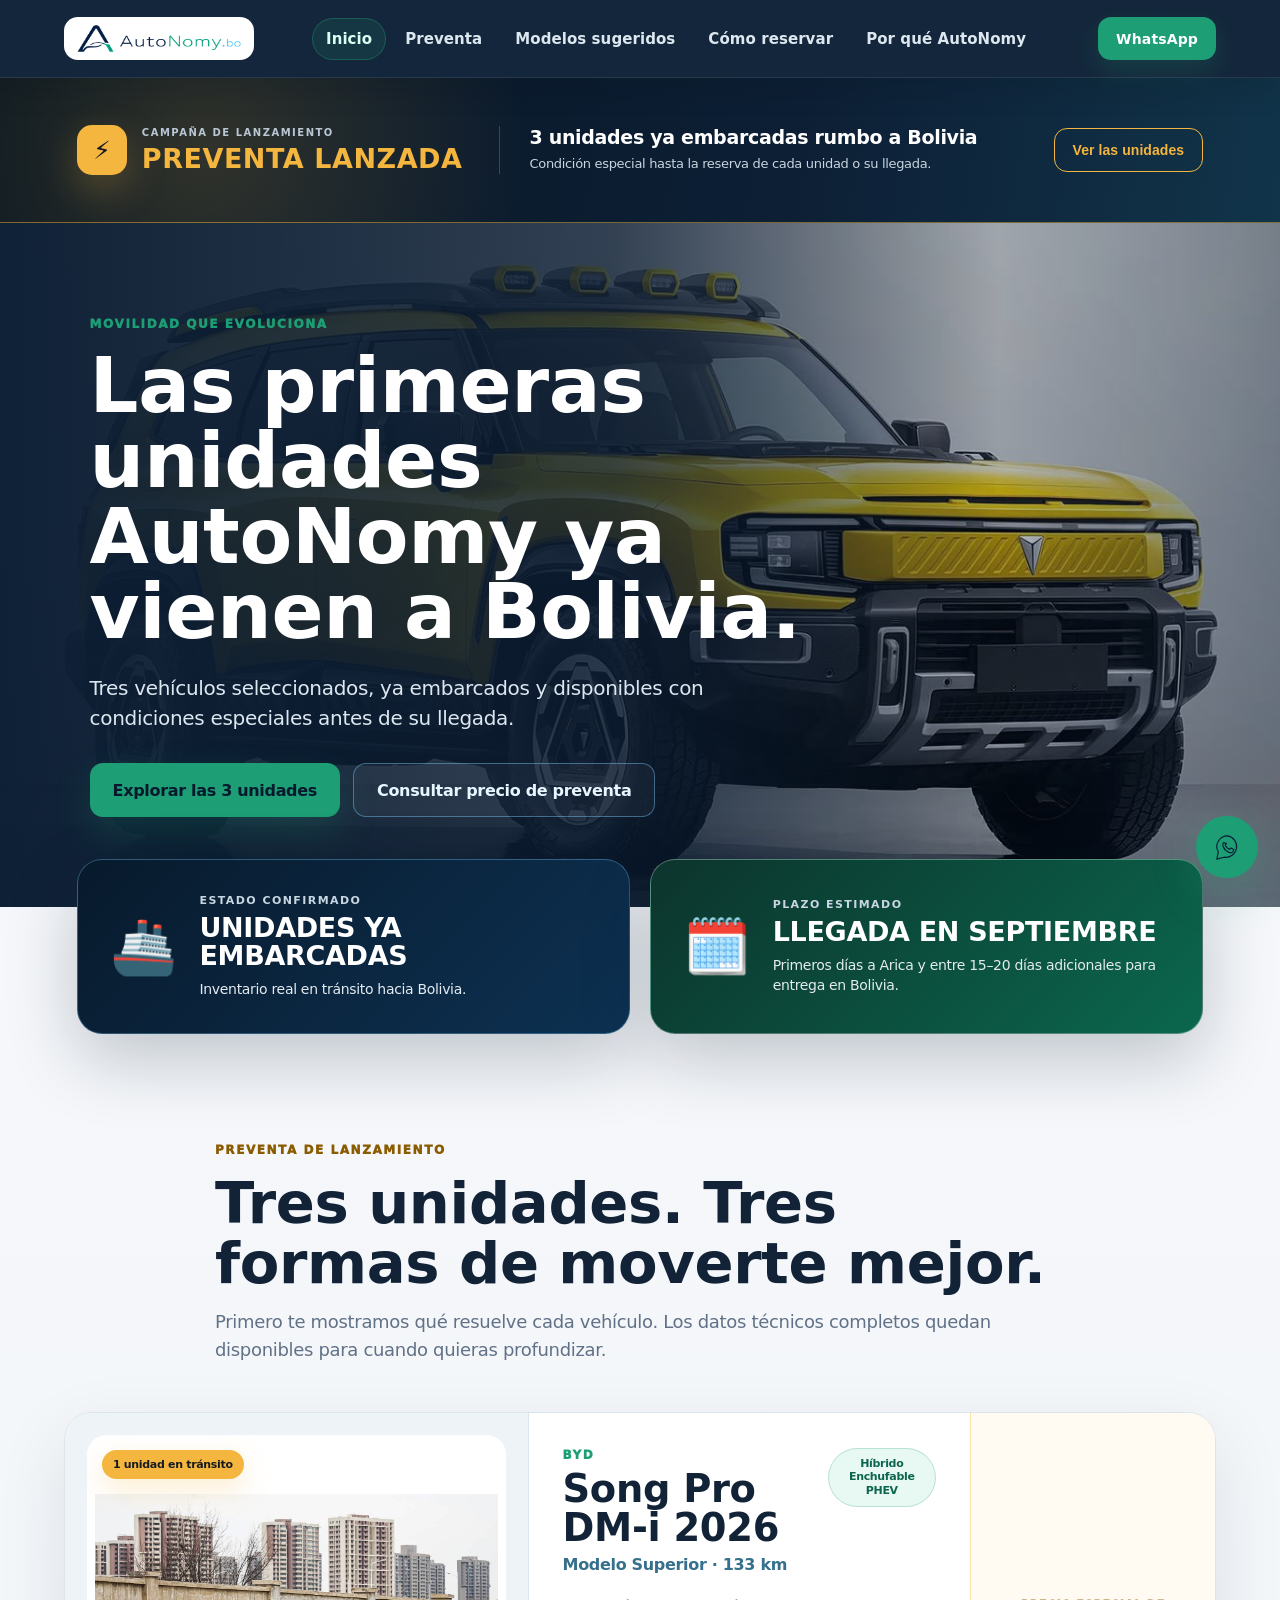
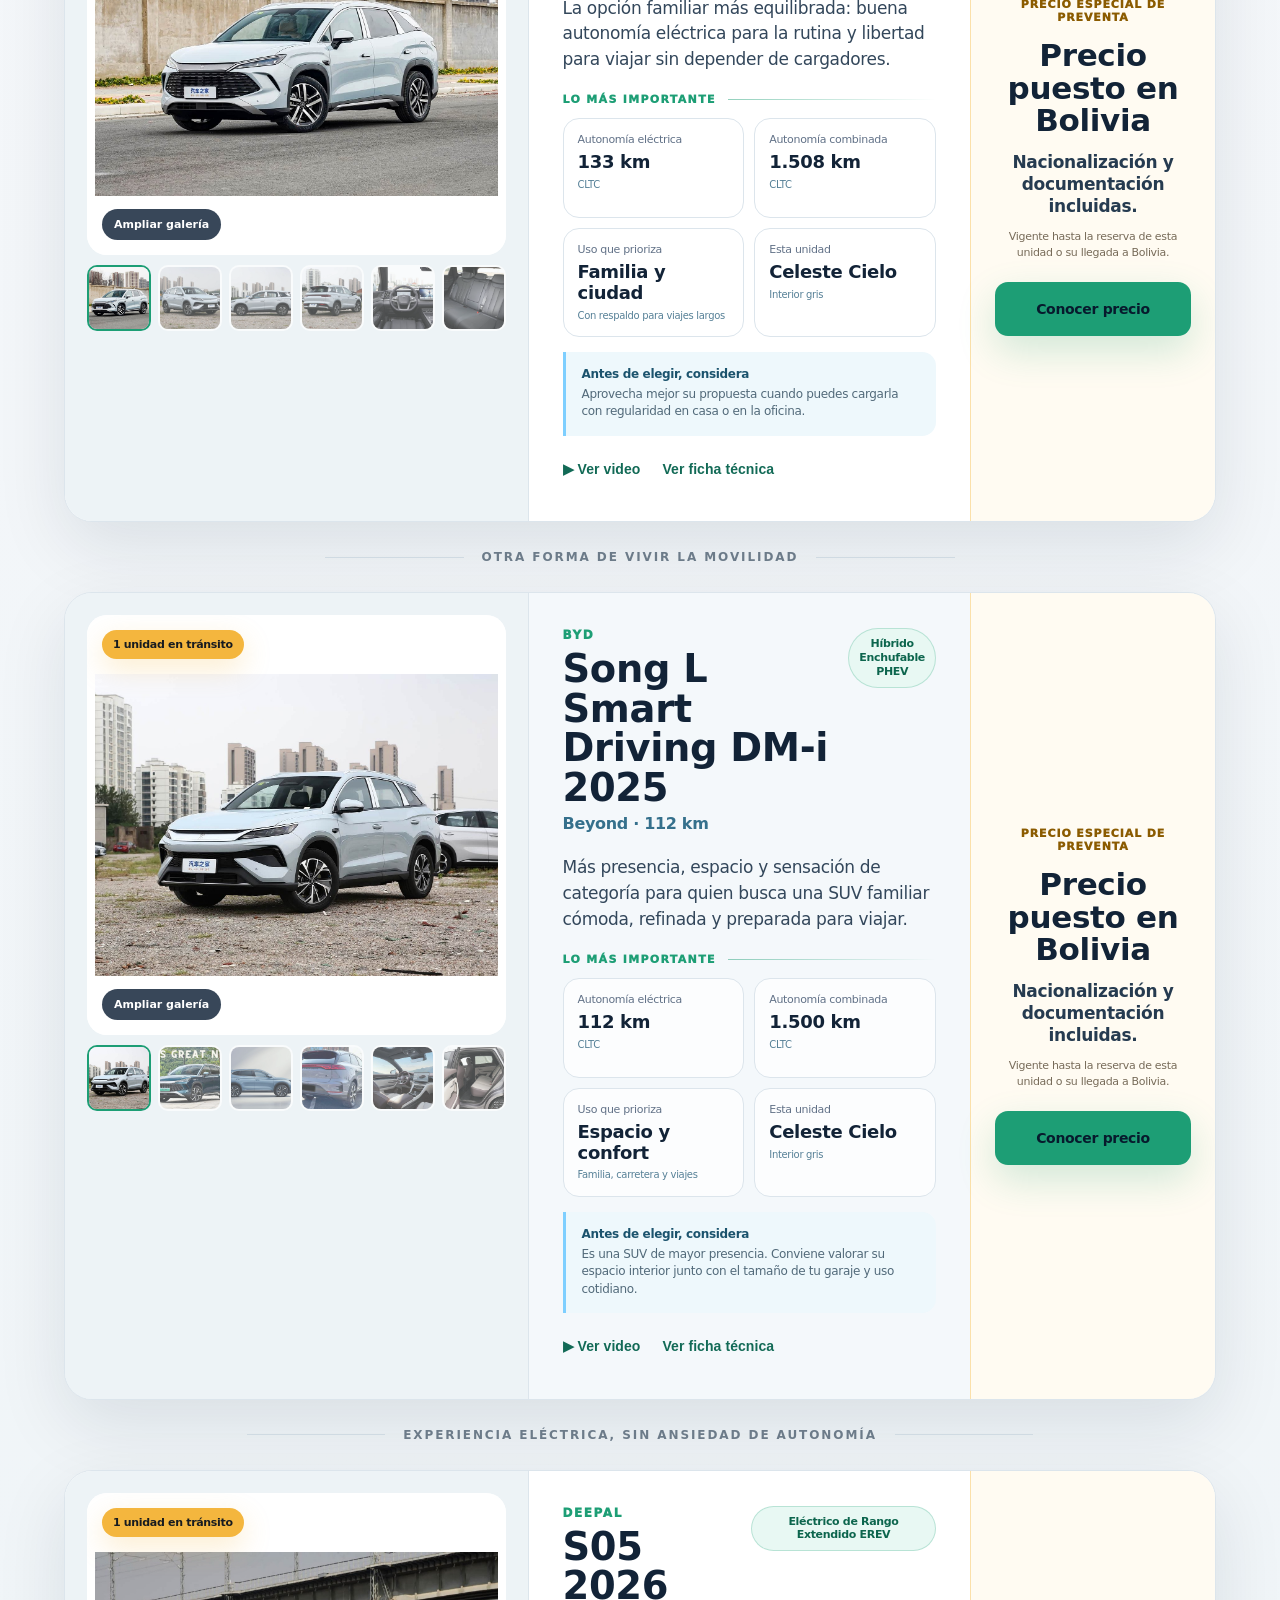
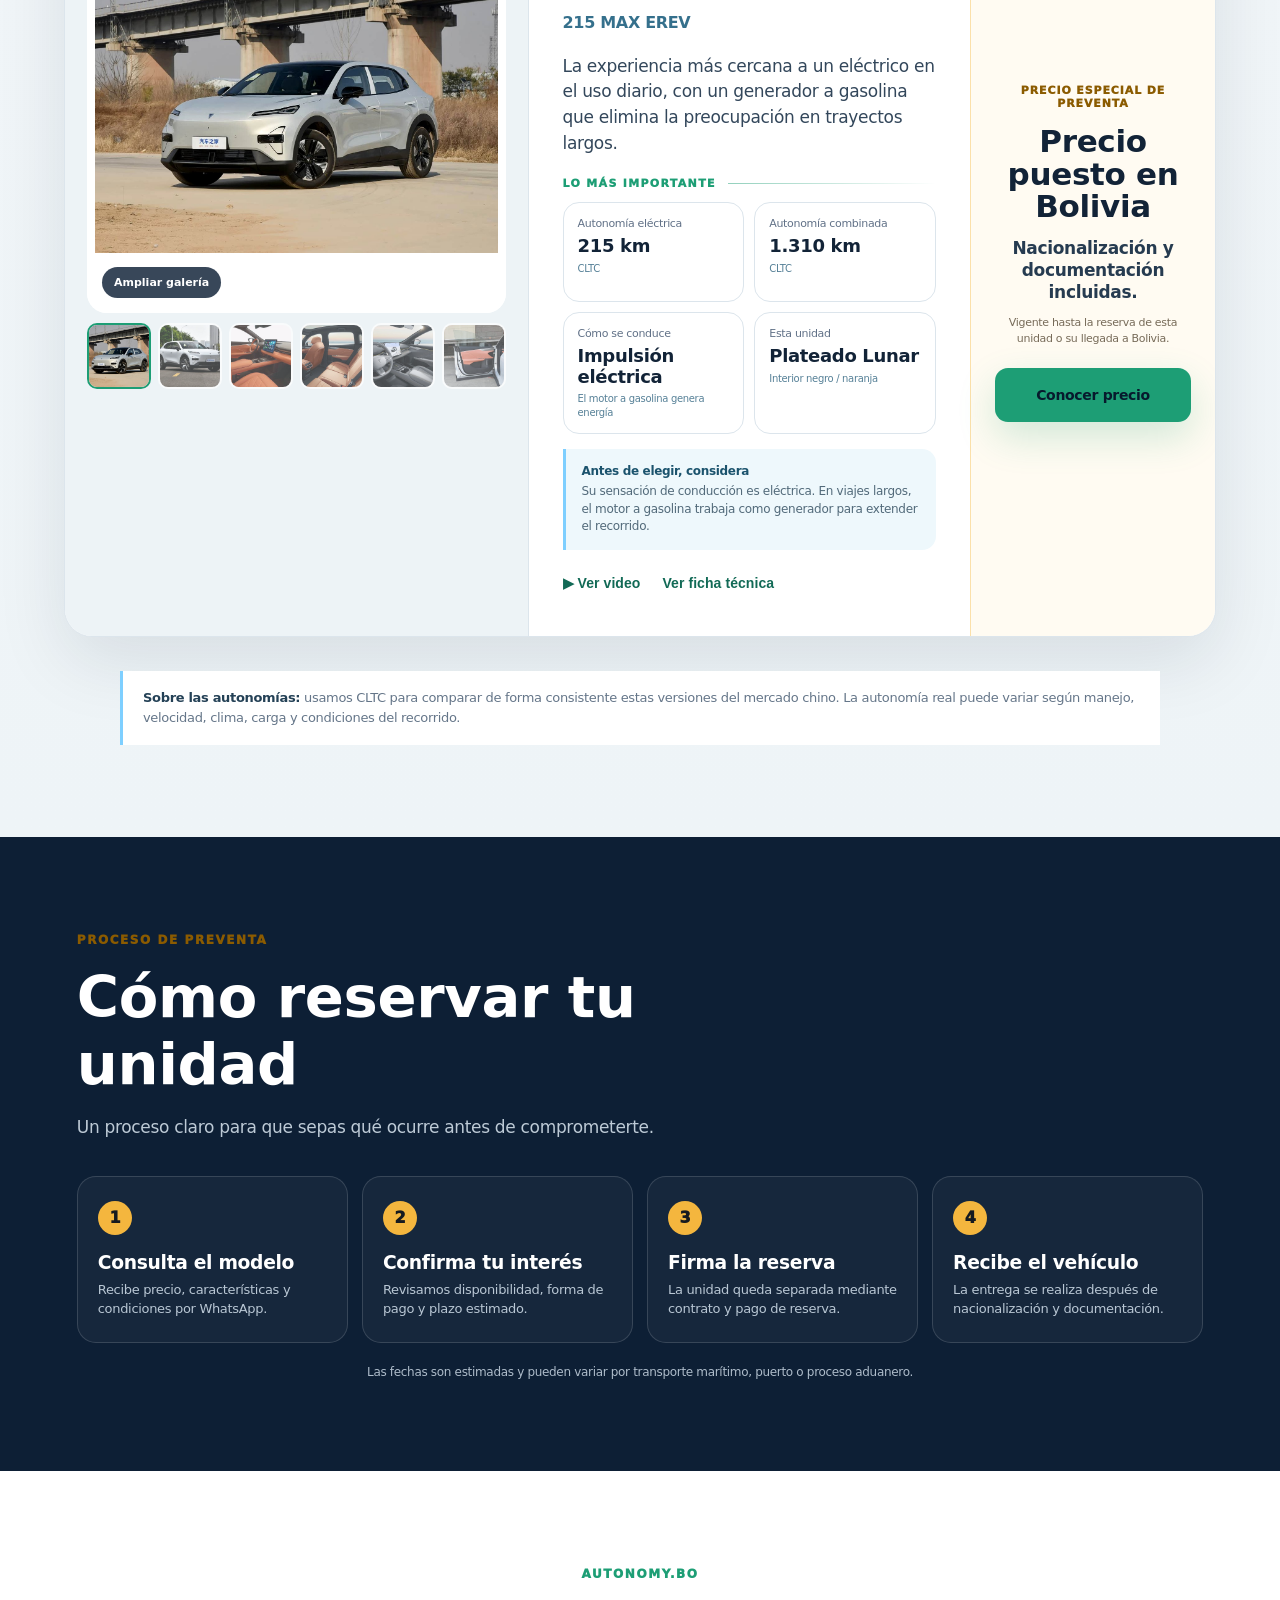
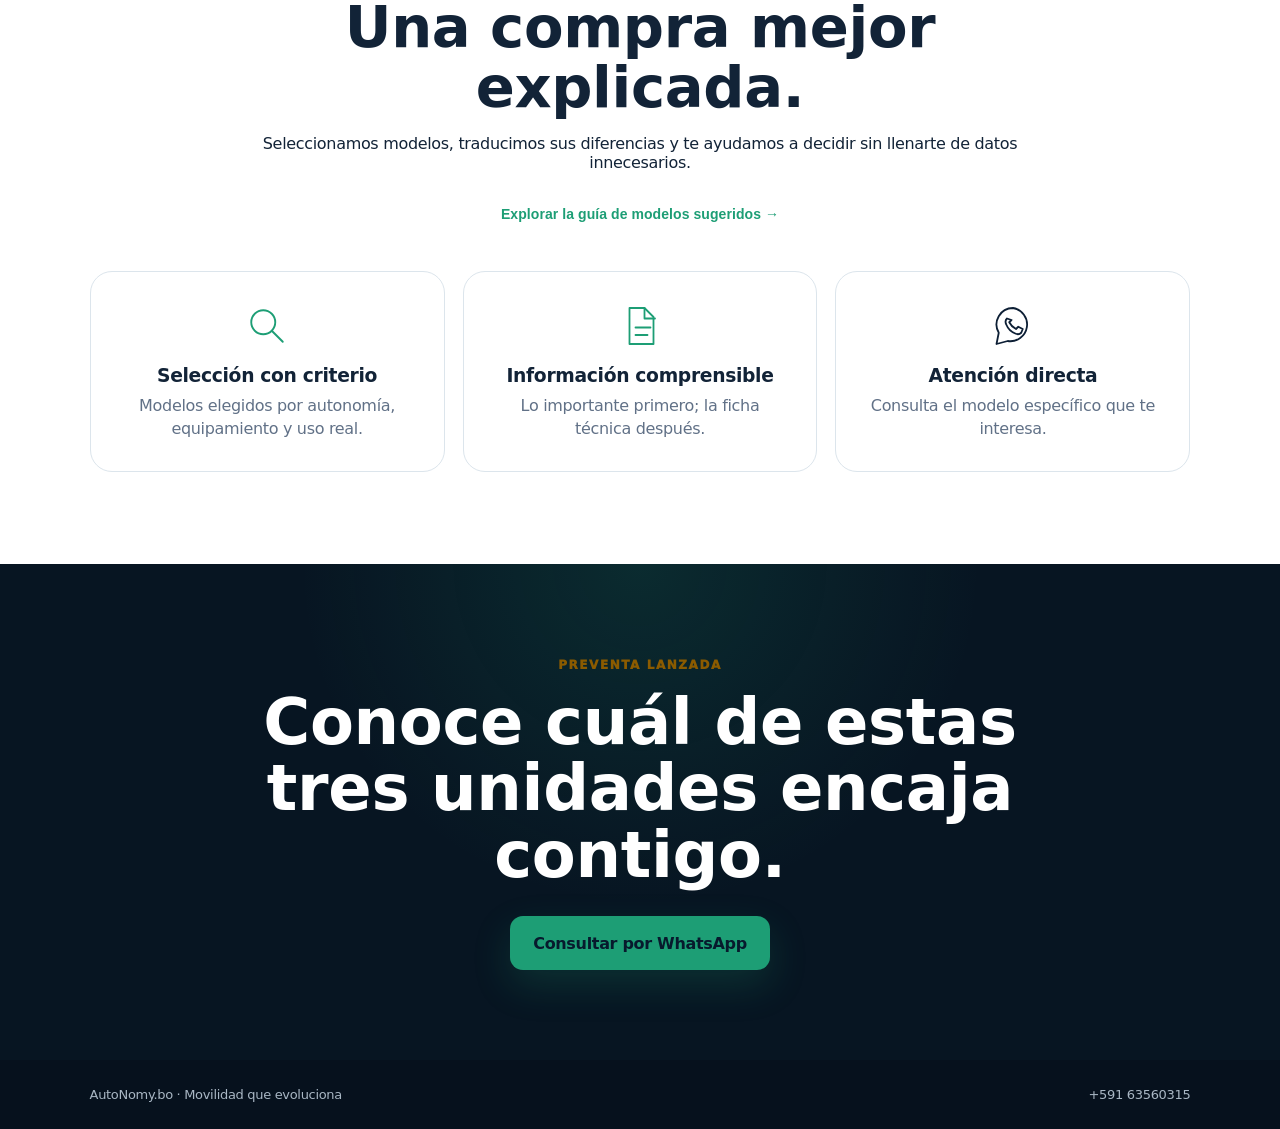
==== commit 620f4c46: "segunda version de la landing" ====
--- a/index.html
+++ b/index.html
@@ -7,9 +7,18 @@
   <meta name="description" content="Tres vehículos electrificados ya embarcados rumbo a Bolivia. Consulta la preventa de AutoNomy.bo.">
   <meta name="theme-color" content="#0D1F35">
   <link rel="preload" as="image" href="assets/hero.jpg">
+  <link rel="stylesheet" href="base.css">
   <link rel="stylesheet" href="styles.css">
 </head>
 <body>
+  <header class="global-header">
+    <a class="global-brand" href="#inicio" aria-label="AutoNomy.bo inicio">
+      <img src="assets/autonomy-logo.png" alt="AutoNomy.bo">
+    </a>
+    <nav class="global-nav" aria-label="Navegación principal"><a class="global-nav__link is-active" href="#inicio">Inicio</a><a class="global-nav__link " href="#vehiculos">Preventa</a><a class="global-nav__link " href="modelos-sugeridos.html">Modelos sugeridos</a><a class="global-nav__link " href="#reservar">Cómo reservar</a><a class="global-nav__link " href="#autonomy">Por qué AutoNomy</a></nav>
+    <a class="global-header__cta" href="https://wa.me/59163560315?text=Hola%2C%20quiero%20informaci%C3%B3n%20sobre%20AutoNomy." target="_blank" rel="noopener">WhatsApp</a>
+  </header>
+
   <section class="launch-banner" aria-label="Preventa lanzada">
     <div class="launch-banner__inner">
       <div class="launch-banner__campaign">
@@ -28,26 +37,7 @@
       <a class="launch-banner__button" href="#vehiculos">Ver las unidades</a>
     </div>
   </section>
-
-  <header class="site-header">
-    <a class="logo-wrap" href="#inicio" aria-label="AutoNomy.bo inicio">
-      <img src="assets/autonomy-logo.png" alt="AutoNomy.bo">
-    </a>
-
-    <nav class="nav-links" aria-label="Navegación principal">
-      <a href="#vehiculos">Preventa</a>
-      <a href="modelos-sugeridos.html">Modelos sugeridos</a>
-      <a href="#reservar">Cómo reservar</a>
-      <a href="#autonomy">Por qué AutoNomy</a>
-      <a href="#contacto">Contacto</a>
-    </nav>
-
-    <a class="header-cta"
-       href="https://wa.me/59163560315?text=Hola%2C%20quiero%20informaci%C3%B3n%20sobre%20la%20preventa%20de%20AutoNomy."
-       target="_blank" rel="noopener">WhatsApp</a>
-  </header>
-
-  <main>
+<main>
     <section id="inicio" class="hero">
       <div class="hero-media"></div>
       <div class="hero-overlay"></div>
--- a/base.css
+++ b/base.css
@@ -0,0 +1,87 @@
+:root{
+  --brand-navy:#0D1F35;
+  --brand-green:#1D9E75;
+  --brand-cyan:#7ECFFF;
+  --brand-ice:#F5F7FA;
+}
+html{-webkit-font-smoothing:antialiased;text-rendering:optimizeLegibility}
+body,button,input,select,textarea{
+  font-family:Inter,Aptos,"Segoe UI",Arial,sans-serif;
+}
+.global-header{
+  height:78px;
+  padding:0 clamp(18px,5vw,76px);
+  position:sticky;
+  top:0;
+  z-index:80;
+  display:flex;
+  align-items:center;
+  justify-content:space-between;
+  gap:24px;
+  background:rgba(13,31,53,.97);
+  border-bottom:1px solid rgba(255,255,255,.09);
+  backdrop-filter:blur(18px);
+  box-shadow:0 10px 32px rgba(3,12,21,.14);
+}
+.global-brand{
+  width:190px;
+  flex:0 0 auto;
+  padding:8px 13px;
+  border-radius:14px;
+  background:#fff;
+}
+.global-brand img{width:100%;height:auto}
+.global-nav{
+  min-width:0;
+  display:flex;
+  align-items:center;
+  justify-content:center;
+  gap:5px;
+}
+.global-nav__link{
+  display:inline-flex;
+  align-items:center;
+  min-height:42px;
+  padding:0 14px;
+  border-radius:999px;
+  color:#DCE7F0;
+  font-size:15px;
+  font-weight:720;
+  letter-spacing:.005em;
+  white-space:nowrap;
+  transition:background .2s ease,color .2s ease,transform .2s ease;
+}
+.global-nav__link:hover{
+  color:#fff;
+  background:rgba(255,255,255,.07);
+  transform:translateY(-1px);
+}
+.global-nav__link.is-active{
+  color:#D9FFF3;
+  background:rgba(29,158,117,.14);
+  box-shadow:inset 0 0 0 1px rgba(29,158,117,.38);
+}
+.global-header__cta{
+  flex:0 0 auto;
+  display:inline-flex;
+  align-items:center;
+  justify-content:center;
+  min-height:43px;
+  padding:0 18px;
+  border-radius:13px;
+  background:#1D9E75;
+  color:#fff;
+  font-size:14px;
+  font-weight:800;
+  letter-spacing:.01em;
+  box-shadow:0 11px 28px rgba(29,158,117,.2);
+}
+.global-header__cta:hover{filter:brightness(1.07)}
+@media(max-width:1080px){
+  .global-nav{display:none}
+}
+@media(max-width:700px){
+  .global-header{height:68px;padding:0 16px;gap:12px}
+  .global-brand{width:156px;padding:7px 10px}
+  .global-header__cta{min-height:39px;padding:0 12px;font-size:12px}
+}
--- a/styles.css
+++ b/styles.css
@@ -281,3 +281,18 @@
   font-size:14px;
 }
 .catalog-link:hover{text-decoration:underline}
+
+/* Refinamiento tipográfico de enlaces */
+.launch-banner__button,
+.model-links a,
+.model-pager a,
+.inline-video,
+.catalog-link{
+  font-family:Inter,Aptos,"Segoe UI",Arial,sans-serif;
+  font-weight:760;
+  letter-spacing:.005em;
+}
+.launch-banner__button{font-size:14px}
+.model-links{font-size:14px;gap:22px}
+.model-links a{padding:8px 0;line-height:1.25}
+.model-links a:hover{text-decoration:none;color:#0B765A}
